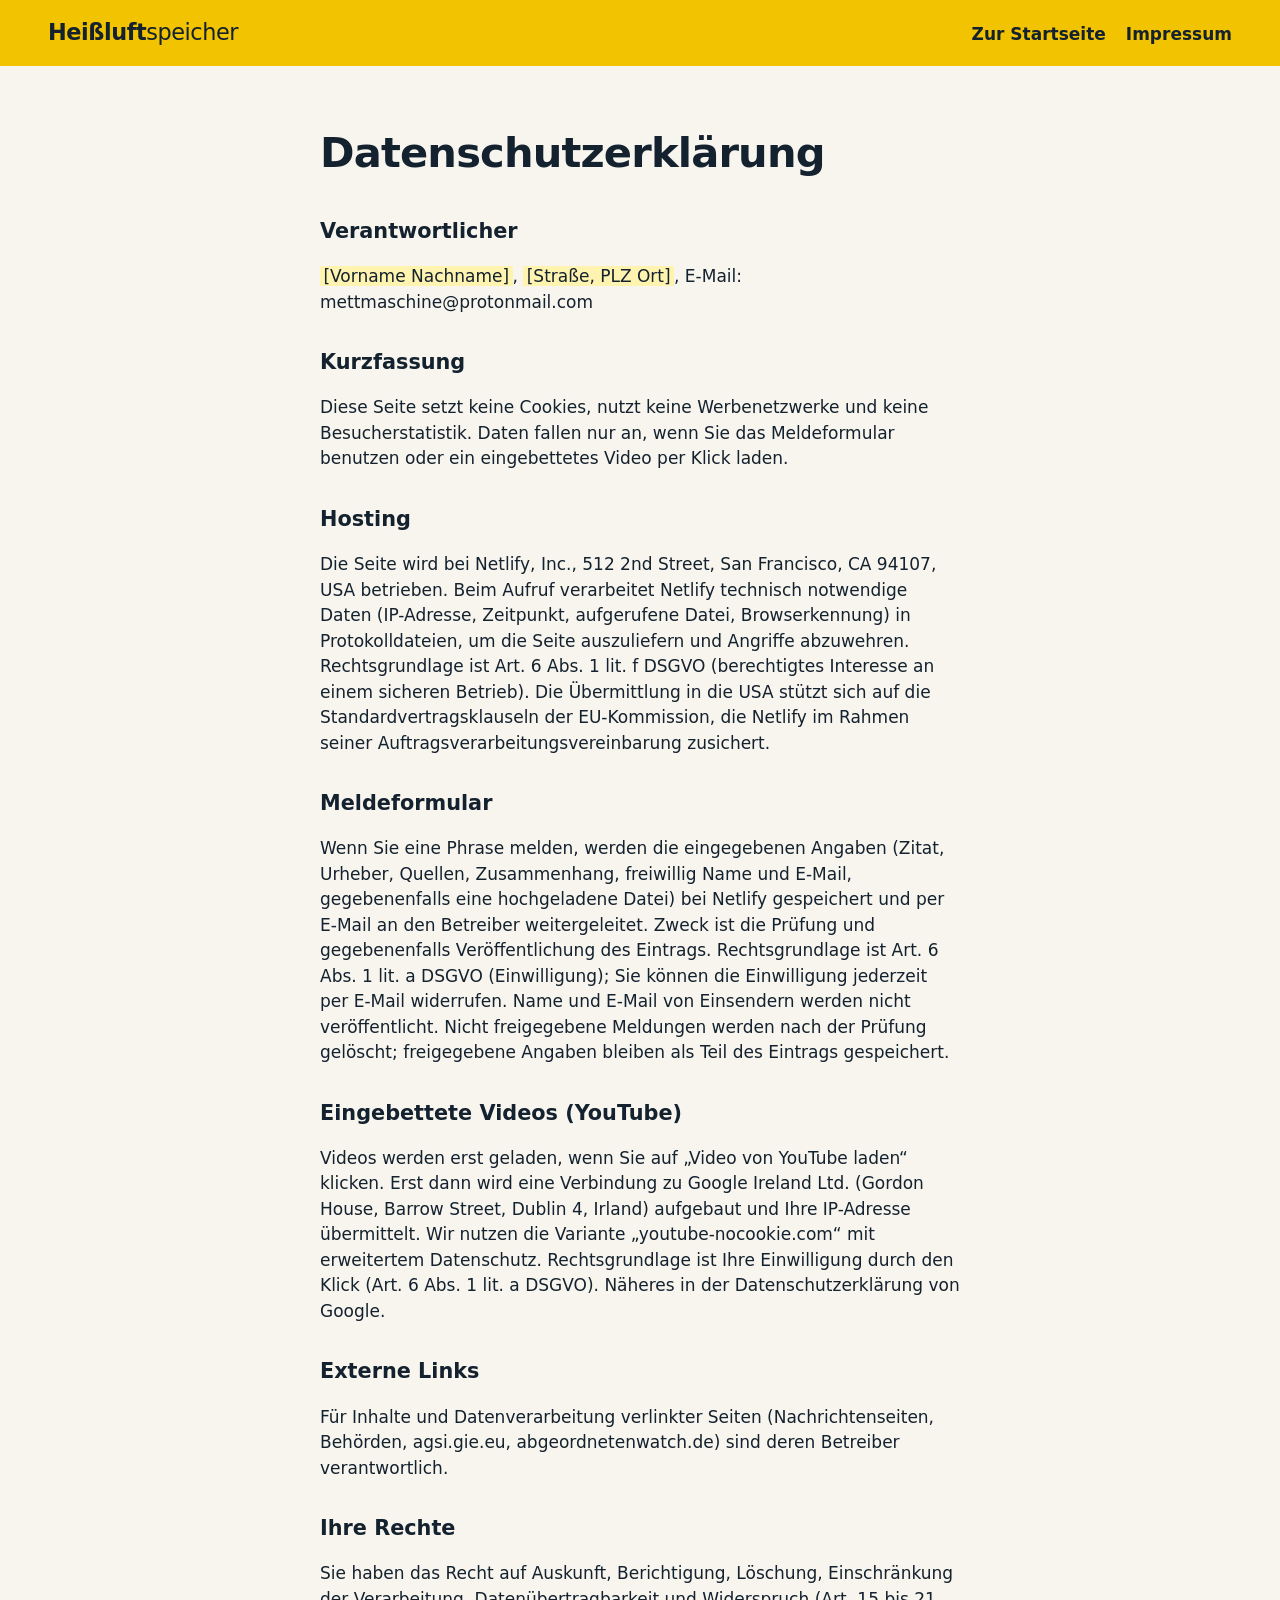
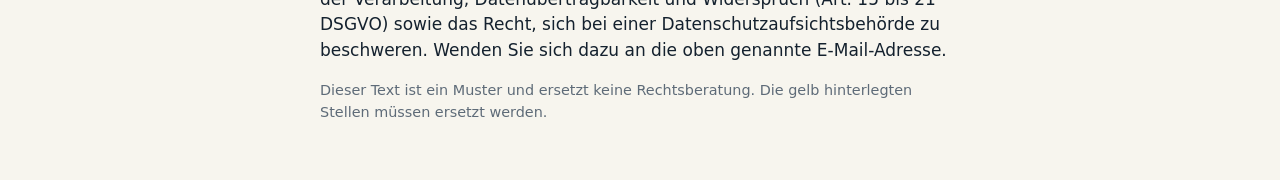
==== datenschutz.html @ 9828af4e "Add files via upload" ====
<!doctype html>
<html lang="de">
<head>
<meta charset="utf-8">
<meta name="viewport" content="width=device-width, initial-scale=1">
<title>Datenschutzerklärung – Heißluftspeicher</title>
<link rel="icon" href="bilder/symbol.svg" type="image/svg+xml">
<link rel="stylesheet" href="css/stil.css">
</head>
<body>
<header class="kopf">
  <a class="marke" href="./">Heißluft<span>speicher</span></a>
  <nav class="navi"><a href="./">Zur Startseite</a> <a href="impressum.html">Impressum</a></nav>
</header>
<main class="seite">
  <h1>Datenschutzerklärung</h1>

  <h2>Verantwortlicher</h2>
  <p><span class="platzhalter">[Vorname Nachname]</span>, <span class="platzhalter">[Straße, PLZ Ort]</span>, E-Mail: mettmaschine@protonmail.com</p>

  <h2>Kurzfassung</h2>
  <p>Diese Seite setzt keine Cookies, nutzt keine Werbenetzwerke und keine Besucherstatistik. Daten fallen nur an, wenn Sie das Meldeformular benutzen oder ein eingebettetes Video per Klick laden.</p>

  <h2>Hosting</h2>
  <p>Die Seite wird bei Netlify, Inc., 512 2nd Street, San Francisco, CA 94107, USA betrieben. Beim Aufruf verarbeitet Netlify technisch notwendige Daten (IP-Adresse, Zeitpunkt, aufgerufene Datei, Browserkennung) in Protokolldateien, um die Seite auszuliefern und Angriffe abzuwehren. Rechtsgrundlage ist Art. 6 Abs. 1 lit. f DSGVO (berechtigtes Interesse an einem sicheren Betrieb). Die Übermittlung in die USA stützt sich auf die Standardvertragsklauseln der EU-Kommission, die Netlify im Rahmen seiner Auftragsverarbeitungsvereinbarung zusichert.</p>

  <h2>Meldeformular</h2>
  <p>Wenn Sie eine Phrase melden, werden die eingegebenen Angaben (Zitat, Urheber, Quellen, Zusammenhang, freiwillig Name und E-Mail, gegebenenfalls eine hochgeladene Datei) bei Netlify gespeichert und per E-Mail an den Betreiber weitergeleitet. Zweck ist die Prüfung und gegebenenfalls Veröffentlichung des Eintrags. Rechtsgrundlage ist Art. 6 Abs. 1 lit. a DSGVO (Einwilligung); Sie können die Einwilligung jederzeit per E-Mail widerrufen. Name und E-Mail von Einsendern werden nicht veröffentlicht. Nicht freigegebene Meldungen werden nach der Prüfung gelöscht; freigegebene Angaben bleiben als Teil des Eintrags gespeichert.</p>

  <h2>Eingebettete Videos (YouTube)</h2>
  <p>Videos werden erst geladen, wenn Sie auf „Video von YouTube laden“ klicken. Erst dann wird eine Verbindung zu Google Ireland Ltd. (Gordon House, Barrow Street, Dublin 4, Irland) aufgebaut und Ihre IP-Adresse übermittelt. Wir nutzen die Variante „youtube-nocookie.com“ mit erweitertem Datenschutz. Rechtsgrundlage ist Ihre Einwilligung durch den Klick (Art. 6 Abs. 1 lit. a DSGVO). Näheres in der Datenschutzerklärung von Google.</p>

  <h2>Externe Links</h2>
  <p>Für Inhalte und Datenverarbeitung verlinkter Seiten (Nachrichtenseiten, Behörden, agsi.gie.eu, abgeordnetenwatch.de) sind deren Betreiber verantwortlich.</p>

  <h2>Ihre Rechte</h2>
  <p>Sie haben das Recht auf Auskunft, Berichtigung, Löschung, Einschränkung der Verarbeitung, Datenübertragbarkeit und Widerspruch (Art. 15 bis 21 DSGVO) sowie das Recht, sich bei einer Datenschutzaufsichtsbehörde zu beschweren. Wenden Sie sich dazu an die oben genannte E-Mail-Adresse.</p>

  <p class="hilfe">Dieser Text ist ein Muster und ersetzt keine Rechtsberatung. Die gelb hinterlegten Stellen müssen ersetzt werden.</p>
</main>
</body>
</html>
---- css/stil.css ----
/* Heißluftspeicher – Gestaltung
   Farben aus der Welt des Gases: Warngelb, Gasflammenblau, Tiefblau, Papier. */

:root {
  --gelb: #f2c300;
  --gelb-dunkel: #d9ad00;
  --tiefblau: #0f2a44;
  --nacht: #0a1d30;
  --flamme: #2e8be0;
  --flamme-dunkel: #1d5fa3;
  --flamme-hell: #8fc6ff;
  --orange: #f26a1b;
  --papier: #f7f5ee;
  --papier-dunkel: #e6e1d3;
  --tinte: #14212e;
  --grau: #5e6b78;
  --rot: #c8102e;
  --breite: 72rem;
  --schrift: system-ui, -apple-system, "Segoe UI", Roboto, "Helvetica Neue", Arial, sans-serif;
  --serif: Georgia, "Times New Roman", Times, serif;
}

* { box-sizing: border-box; }
html { scroll-behavior: smooth; }
@media (prefers-reduced-motion: reduce) { html { scroll-behavior: auto; } }

body {
  margin: 0;
  font-family: var(--schrift);
  font-size: 1.0625rem;
  line-height: 1.5;
  color: var(--tinte);
  background: var(--papier);
}

a { color: var(--flamme-dunkel); text-decoration-thickness: 1.5px; text-underline-offset: 2px; }
a:hover { color: var(--tinte); }
:focus-visible { outline: 3px solid var(--flamme); outline-offset: 2px; }

.innen { max-width: var(--breite); margin: 0 auto; }

.sprung { position: absolute; left: -999px; top: 0; background: var(--tinte); color: #fff; padding: .5rem 1rem; z-index: 20; }
.sprung:focus { left: 1rem; }

.versteckt { position: absolute; left: -9999px; }

/* Kopf und Held ------------------------------------------------ */

.kopf {
  display: flex; justify-content: space-between; align-items: baseline; gap: 1rem; flex-wrap: wrap;
  padding: 1rem clamp(1rem, 4vw, 3rem);
  background: var(--gelb);
}
.marke { font-weight: 900; font-size: 1.4rem; letter-spacing: -.02em; color: var(--tinte); text-decoration: none; }
.marke span { font-weight: 400; }
.navi { display: flex; gap: 1.25rem; flex-wrap: wrap; }
.navi a { color: var(--tinte); text-decoration: none; font-weight: 600; border-bottom: 2px solid transparent; }
.navi a:hover { border-color: var(--tinte); }

.held { background: var(--gelb); padding: clamp(1.5rem, 5vw, 4rem) clamp(1rem, 4vw, 3rem) clamp(2rem, 6vw, 4.5rem); }
.held .innen { display: grid; grid-template-columns: minmax(0, 1.3fr) minmax(0, 1fr); gap: clamp(1.5rem, 5vw, 4rem); align-items: end; }
.held h1 {
  font-size: clamp(2.1rem, 5.5vw, 4.25rem);
  line-height: 1.02; letter-spacing: -.025em; font-weight: 900;
  margin: 0 0 1.25rem; max-width: 16ch;
}
.held-absatz { font-size: clamp(1.05rem, 1.6vw, 1.25rem); max-width: 48ch; margin: 0 0 1rem; }
.held-stand { font-size: .95rem; margin: 0; color: #3b4652; }
.held-stand a { color: inherit; }

.tanks { display: grid; grid-template-columns: 1fr 1fr; gap: 1rem; }
.tank-figur { margin: 0; text-align: center; }
.tank { width: 100%; height: auto; display: block; }
.tank-huelle { fill: rgba(20, 33, 46, .07); stroke: var(--tinte); stroke-width: 3; }
.tank-fuellung.gas { fill: var(--flamme); transition: height .9s ease, y .9s ease; }
.tank-fuellung.heissluft { fill: var(--orange); }
.tank-marke line { stroke: var(--tinte); stroke-width: 2; stroke-dasharray: 4 4; }
.tank-marke text { font-size: 12px; font-weight: 700; fill: var(--tinte); font-family: var(--schrift); }
.tank-marke.vorjahr line { stroke: #4a5560; }
.tank-marke.vorjahr text { fill: #4a5560; font-weight: 600; }
.tank-marke.voll line { stroke: var(--rot); stroke-dasharray: none; }
.tank-marke.voll text { fill: var(--rot); }
.tank-wert { display: block; font-size: clamp(1.8rem, 3.5vw, 2.5rem); font-weight: 900; letter-spacing: -.03em; font-variant-numeric: tabular-nums; line-height: 1.1; }
.tank-name { display: block; font-weight: 700; }
.tank-zusatz { display: block; color: #3b4652; font-size: .9rem; }

.warnband { height: 12px; background: repeating-linear-gradient(-45deg, var(--gelb) 0 16px, var(--tinte) 16px 32px); }

/* Countdown ----------------------------------------------------- */

.countdown { background: var(--tiefblau); color: var(--papier); padding: clamp(2rem, 5vw, 3.5rem) 1rem; text-align: center; }
.countdown h2 { font-size: clamp(1.1rem, 2.2vw, 1.5rem); font-weight: 600; margin: 0 0 1.5rem; }
.zeit { display: grid; grid-template-columns: repeat(6, minmax(0, 1fr)); gap: .5rem; max-width: var(--breite); margin: 0 auto; }
.zeit b { display: block; font-size: clamp(1.9rem, 6vw, 4rem); font-weight: 900; font-variant-numeric: tabular-nums; letter-spacing: -.03em; line-height: 1; }
.zeit span { display: block; font-size: .9rem; opacity: .8; margin-top: .35rem; }
.countdown-hinweis { margin: 1.5rem 0 0; opacity: .85; }

/* Abschnitte ---------------------------------------------------- */

.abschnitt { max-width: var(--breite); margin: 0 auto; padding: clamp(2.5rem, 6vw, 4.5rem) clamp(1rem, 4vw, 3rem); }
.abschnitt + .abschnitt { border-top: 2px solid var(--papier-dunkel); }
.abschnitt h2 { font-size: clamp(1.7rem, 3.5vw, 2.5rem); font-weight: 900; letter-spacing: -.02em; line-height: 1.1; margin: 0 0 .75rem; }
.abschnitt h3 { font-size: 1.2rem; margin: 0 0 .75rem; }
.einleitung { max-width: 64ch; margin: 0 0 1.5rem; }

/* Rechnung */
.rechnung { display: grid; grid-template-columns: repeat(auto-fit, minmax(15rem, 1fr)); gap: 1.5rem 2rem; margin: 1.5rem 0 2.5rem; }
.rechnung div { border-top: 3px solid var(--tinte); padding-top: .75rem; }
.rechnung dt { font-size: .95rem; color: var(--grau); }
.rechnung dd { margin: 0; font-size: clamp(1.5rem, 2.6vw, 2rem); font-weight: 900; letter-spacing: -.02em; font-variant-numeric: tabular-nums; line-height: 1.15; }
.rechnung dd small { display: block; font-size: .95rem; font-weight: 400; letter-spacing: 0; margin-top: .3rem; color: var(--tinte); }
.rechnung .warnung dd { color: var(--rot); }

.verlauf { margin: 0; }
.verlauf svg { width: 100%; height: auto; display: block; background: #fff; border: 2px solid var(--papier-dunkel); }
.verlauf .gitter { stroke: var(--papier-dunkel); stroke-width: 1; }
.verlauf .achse { font-size: 12px; fill: var(--grau); font-family: var(--schrift); }
.verlauf .ziel-linie { stroke: var(--rot); stroke-width: 2; stroke-dasharray: 6 5; }
.verlauf .ziel-text { font-size: 12px; font-weight: 700; fill: var(--rot); font-family: var(--schrift); }
.verlauf .flaeche { fill: rgba(46, 139, 224, .12); }
.verlauf .linie { fill: none; stroke: var(--flamme); stroke-width: 3; stroke-linejoin: round; }
.verlauf .punkt { fill: #fff; stroke: var(--flamme); stroke-width: 2; }
.verlauf .letzter { font-size: 14px; font-weight: 900; fill: var(--tinte); font-family: var(--schrift); }
.verlauf figcaption { font-size: .9rem; color: var(--grau); margin-top: .5rem; }

/* Zähler */
.zaehler-zahl { margin: .5rem 0 1rem; }
.zaehler-zahl b { display: block; font-size: clamp(4rem, 13vw, 8rem); font-weight: 900; letter-spacing: -.05em; line-height: .95; font-variant-numeric: tabular-nums; }
.zaehler-zahl span { display: block; max-width: 40ch; font-size: 1.05rem; margin-top: .5rem; }
.filter { display: flex; gap: .75rem; align-items: center; flex-wrap: wrap; margin-bottom: 1rem; }
.filter select { font: inherit; padding: .4rem .6rem; border: 2px solid var(--tinte); border-radius: 4px; background: #fff; color: var(--tinte); }

.eintrag { border-left: 5px solid var(--gelb); padding: .5rem 0 1rem 1.25rem; margin: 1.75rem 0; }
.eintrag:target { border-left-color: var(--rot); }
.eintrag-kopf { display: flex; justify-content: space-between; gap: 1rem; flex-wrap: wrap; font-size: .9rem; color: var(--grau); }
.etikett { background: var(--tinte); color: var(--papier); padding: .1rem .55rem; border-radius: 3px; font-weight: 600; }
.zitat { font-family: var(--serif); font-style: italic; font-size: clamp(1.35rem, 2.6vw, 1.8rem); line-height: 1.3; margin: .75rem 0 .5rem; max-width: 40ch; }
.zitat small { font-family: var(--schrift); font-style: normal; font-size: .85rem; color: var(--grau); }
.wer { margin: 0 0 .5rem; font-weight: 700; }
.kontext { margin: .5rem 0; max-width: 70ch; }
.listen-titel { margin: .75rem 0 .2rem; font-size: .9rem; color: var(--grau); }
.quellen, .dokumente { margin: 0; padding-left: 1.2rem; }
.video { margin: .75rem 0; }
.video .hilfe { display: block; margin-top: .3rem; }
.video iframe { width: 100%; aspect-ratio: 16 / 9; border: 0; max-width: 40rem; display: block; }
.direktlink { font-size: .85rem; margin: .75rem 0 0; }
.direktlink a { color: var(--grau); }
.leer, .fehler { padding: 1rem; border: 2px dashed var(--papier-dunkel); }
.fehler { border-color: var(--rot); color: var(--rot); }

/* Formular */
.formular { max-width: 46rem; }
.feld { margin: 1rem 0; }
.feld-reihe { display: grid; grid-template-columns: 1fr 1fr; gap: 0 1.25rem; }
.feld label { display: block; font-weight: 700; margin-bottom: .3rem; }
.zustimmung label { font-weight: 400; display: flex; gap: .6rem; align-items: flex-start; }
.zustimmung input { width: auto; margin-top: .3rem; }
.hilfe { font-size: .9rem; color: var(--grau); margin: .3rem 0 0; }
input, textarea, select {
  width: 100%; font: inherit; padding: .6rem .7rem;
  border: 2px solid var(--tinte); border-radius: 4px; background: #fff; color: var(--tinte);
}
input[type="file"] { padding: .4rem; background: transparent; }
textarea { resize: vertical; }

.knopf {
  display: inline-block; background: var(--tinte); color: var(--papier);
  border: 0; font: inherit; font-weight: 700; padding: .85rem 1.4rem; border-radius: 4px; cursor: pointer;
}
.knopf:hover { background: var(--flamme-dunkel); }
.knopf.gelb { background: var(--gelb); color: var(--tinte); }
.knopf.gelb:hover { background: var(--gelb-dunkel); }
.knopf.klein { padding: .5rem .9rem; font-size: .95rem; }
.knopf[disabled] { opacity: .6; cursor: wait; }

/* Bingo */
.bingo-raster { display: grid; grid-template-columns: repeat(4, 1fr); gap: .5rem; max-width: 44rem; margin: 0 0 1rem; }
.bingo-raster button {
  aspect-ratio: 1; font: inherit; font-size: clamp(.68rem, 1.6vw, .95rem); line-height: 1.2; padding: .4rem;
  border: 2px solid var(--tinte); background: #fff; color: var(--tinte); border-radius: 4px; cursor: pointer;
}
.bingo-raster button[aria-pressed="true"] { background: var(--tiefblau); color: var(--papier); }
.bingo-meldung { font-weight: 900; font-size: 1.4rem; color: var(--rot); min-height: 1.6em; margin: 0 0 1rem; }

/* Tun */
.tun-liste { max-width: 64ch; padding-left: 1.4rem; }
.tun-liste li { margin: .6rem 0; }

/* Fuß */
.fuss { background: var(--nacht); color: var(--papier); padding: 2.5rem clamp(1rem, 4vw, 3rem); font-size: .95rem; }
.fuss p { max-width: 70ch; margin: 0 0 .75rem; }
.fuss a { color: var(--flamme-hell); }
.fuss-links a { margin-right: 1.25rem; }

/* Unterseiten */
.seite { max-width: 46rem; margin: 0 auto; padding: clamp(2rem, 5vw, 3.5rem) clamp(1rem, 4vw, 3rem); }
.seite h1 { font-size: clamp(1.8rem, 4vw, 2.6rem); font-weight: 900; letter-spacing: -.02em; margin: 0 0 1rem; }
.seite h2 { font-size: 1.3rem; margin: 2rem 0 .5rem; }
.seite .platzhalter { background: #fff3b0; padding: 0 .2em; }
.seite pre { background: #fff; border: 2px solid var(--papier-dunkel); padding: 1rem; overflow: auto; font-size: .9rem; }

/* Kleine Bildschirme */
@media (max-width: 48rem) {
  .held .innen { grid-template-columns: 1fr; }
  .zeit { grid-template-columns: repeat(3, 1fr); gap: 1rem .5rem; }
  .feld-reihe { grid-template-columns: 1fr; gap: 0; }
  .eintrag { padding-left: .9rem; }
}

/* Ergänzungen: Sortierung, zwei Daten je Eintrag, Zuschneiden */
.filter { gap: 1rem 2rem; }
.filter-gruppe { display: inline-flex; gap: .5rem; align-items: center; flex-wrap: wrap; }
.eintrag-daten { display: flex; flex-direction: column; align-items: flex-end; gap: .1rem; text-align: right; }
.eintrag-daten time { font-weight: 600; color: var(--tinte); }
.schneiden { margin: -.25rem 0 1.25rem; }
.schneiden > .hilfe { display: inline; margin-left: .5rem; }
.schneiden-spieler { margin: .75rem 0; max-width: 40rem; aspect-ratio: 16 / 9; background: #000; }
.schneiden-spieler iframe, .schneiden-spieler > div { width: 100%; height: 100%; }
.schneiden-knoepfe { display: flex; gap: .5rem; flex-wrap: wrap; align-items: center; }
.schneiden-knoepfe .hilfe { flex-basis: 100%; }
@media (max-width: 48rem) {
  .eintrag-daten { align-items: flex-start; text-align: left; }
}
.eintrag-kopf { align-items: flex-start; }
.filter select { width: auto; max-width: 100%; }
[hidden] { display: none !important; }
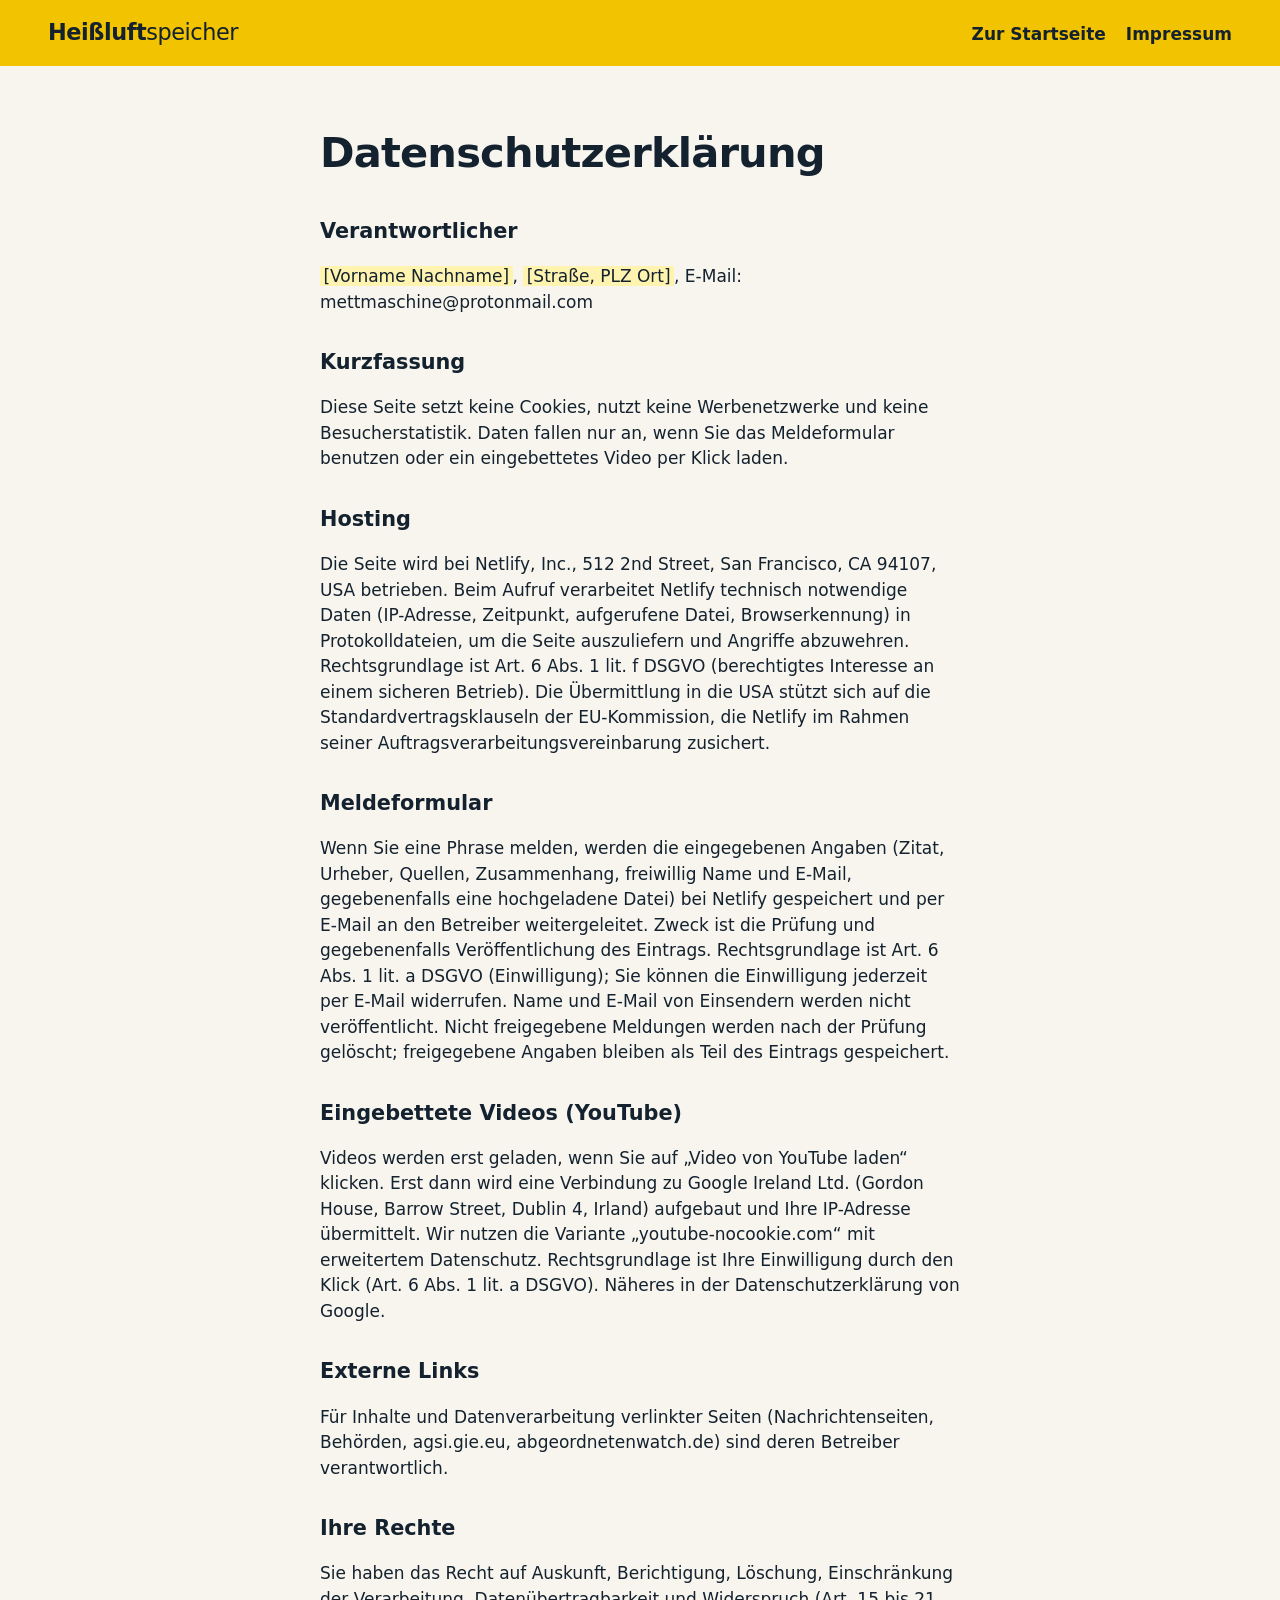
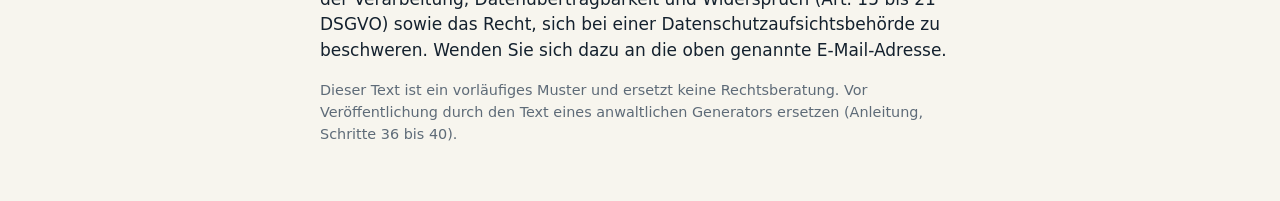
==== commit 43444e2f: "eventuell falsche geupdatet, jetzt nochmal" ====
--- a/datenschutz.html
+++ b/datenschutz.html
@@ -15,6 +15,7 @@
 <main class="seite">
   <h1>Datenschutzerklärung</h1>
 
+  <!-- ANFANG RECHTSTEXT: Alles zwischen dieser Zeile und "ENDE RECHTSTEXT" durch den Text des Datenschutz-Generators ersetzen (Anleitung, Schritt 39). -->
   <h2>Verantwortlicher</h2>
   <p><span class="platzhalter">[Vorname Nachname]</span>, <span class="platzhalter">[Straße, PLZ Ort]</span>, E-Mail: mettmaschine@protonmail.com</p>
 
@@ -36,7 +37,8 @@
   <h2>Ihre Rechte</h2>
   <p>Sie haben das Recht auf Auskunft, Berichtigung, Löschung, Einschränkung der Verarbeitung, Datenübertragbarkeit und Widerspruch (Art. 15 bis 21 DSGVO) sowie das Recht, sich bei einer Datenschutzaufsichtsbehörde zu beschweren. Wenden Sie sich dazu an die oben genannte E-Mail-Adresse.</p>
 
-  <p class="hilfe">Dieser Text ist ein Muster und ersetzt keine Rechtsberatung. Die gelb hinterlegten Stellen müssen ersetzt werden.</p>
+  <p class="hilfe">Dieser Text ist ein vorläufiges Muster und ersetzt keine Rechtsberatung. Vor Veröffentlichung durch den Text eines anwaltlichen Generators ersetzen (Anleitung, Schritte 36 bis 40).</p>
+  <!-- ENDE RECHTSTEXT -->
 </main>
 </body>
 </html>
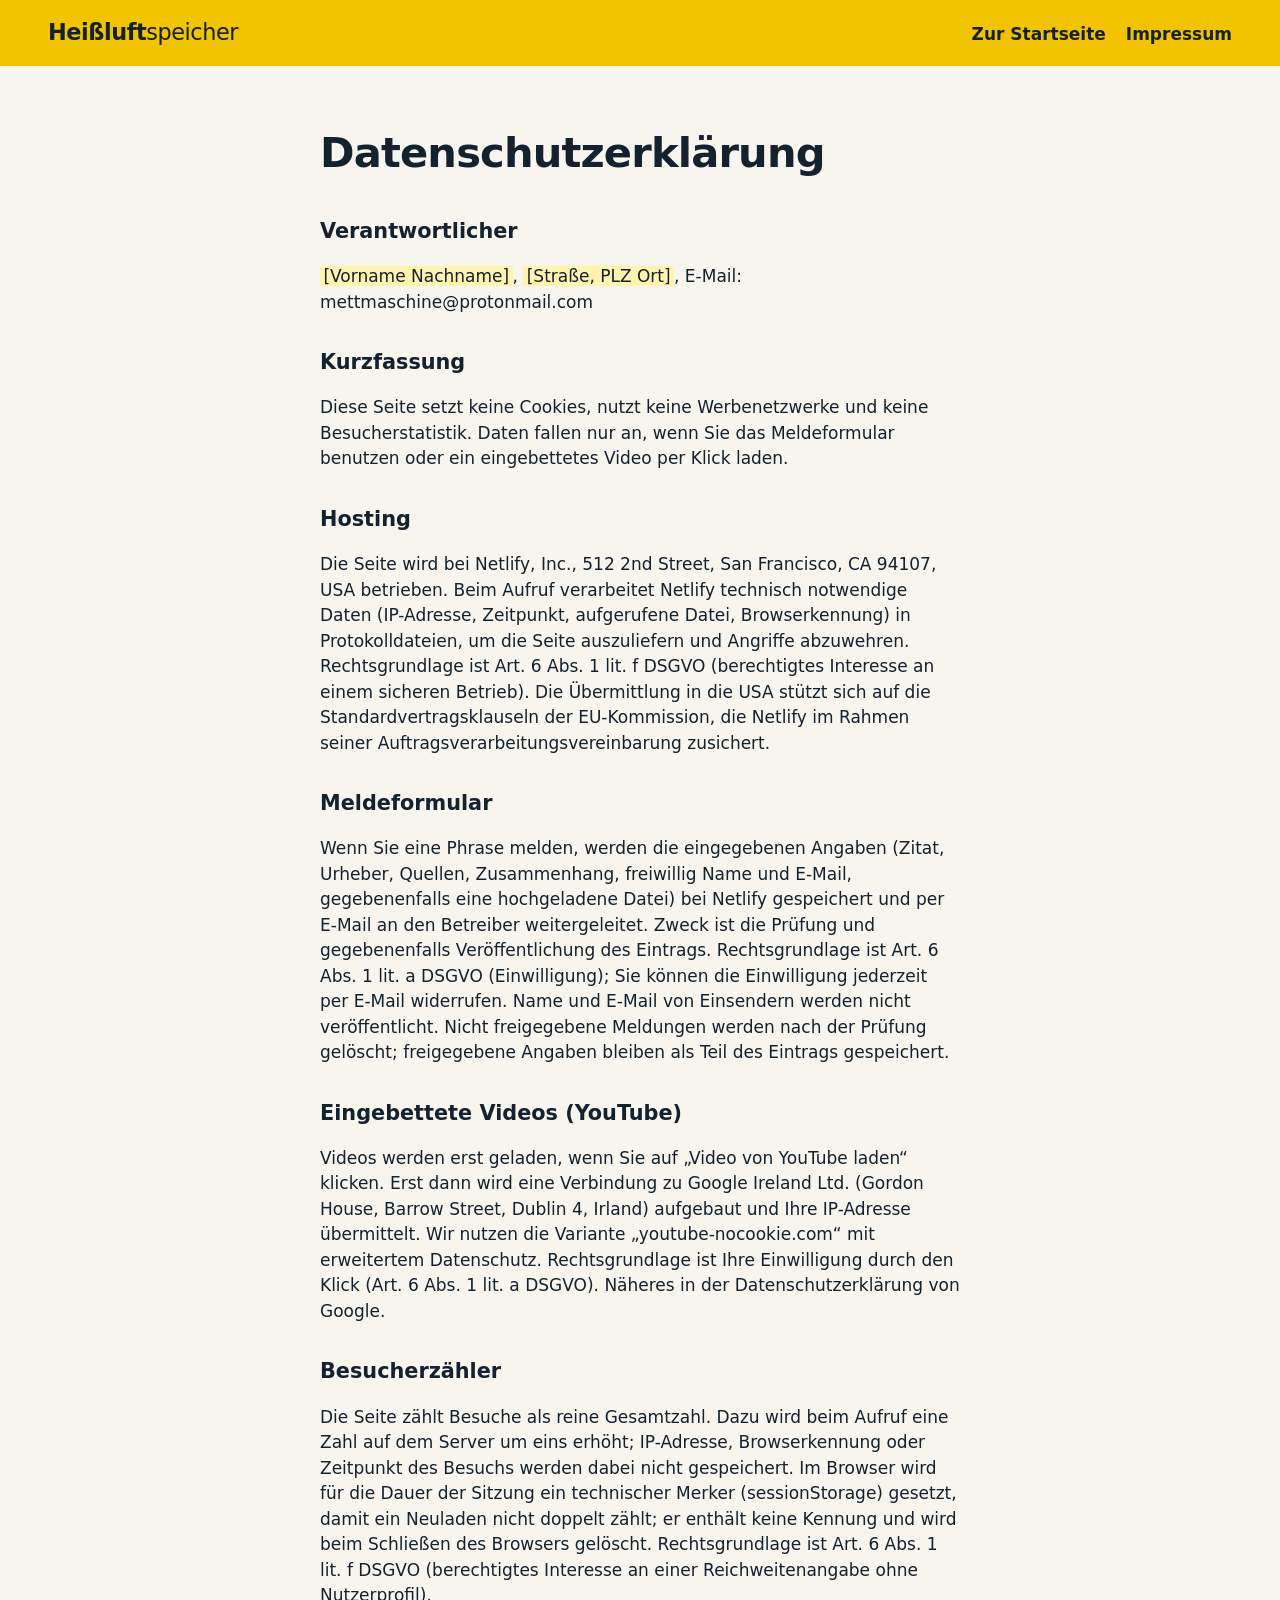
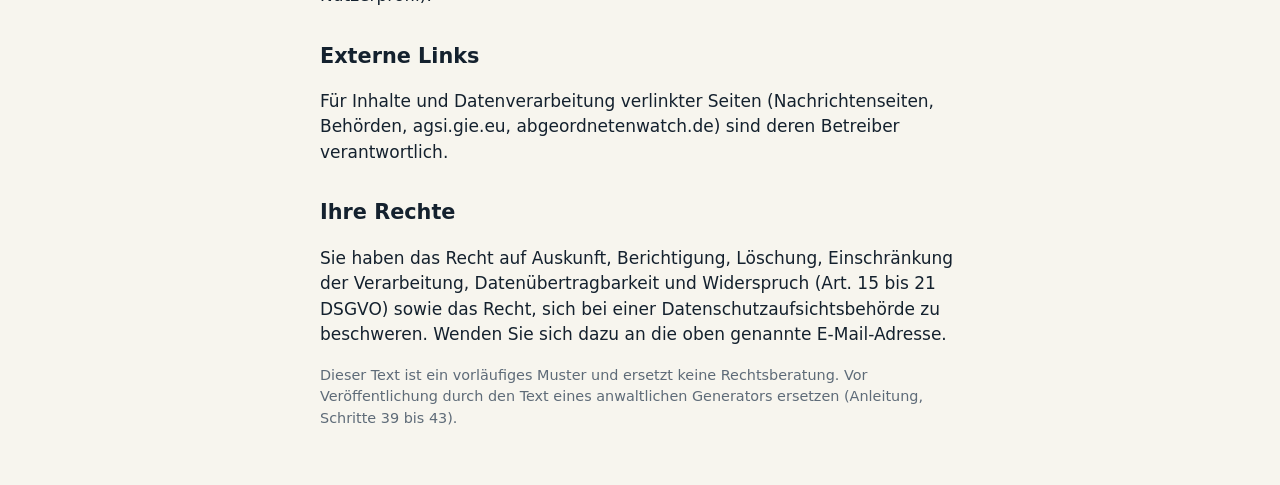
==== commit 829a0603: "Add files via upload" ====
--- a/datenschutz.html
+++ b/datenschutz.html
@@ -15,7 +15,7 @@
 <main class="seite">
   <h1>Datenschutzerklärung</h1>
 
-  <!-- ANFANG RECHTSTEXT: Alles zwischen dieser Zeile und "ENDE RECHTSTEXT" durch den Text des Datenschutz-Generators ersetzen (Anleitung, Schritt 39). -->
+  <!-- ANFANG RECHTSTEXT: Alles zwischen dieser Zeile und "ENDE RECHTSTEXT" durch den Text des Datenschutz-Generators ersetzen (Anleitung, Schritt 42). -->
   <h2>Verantwortlicher</h2>
   <p><span class="platzhalter">[Vorname Nachname]</span>, <span class="platzhalter">[Straße, PLZ Ort]</span>, E-Mail: mettmaschine@protonmail.com</p>
 
@@ -31,13 +31,16 @@
   <h2>Eingebettete Videos (YouTube)</h2>
   <p>Videos werden erst geladen, wenn Sie auf „Video von YouTube laden“ klicken. Erst dann wird eine Verbindung zu Google Ireland Ltd. (Gordon House, Barrow Street, Dublin 4, Irland) aufgebaut und Ihre IP-Adresse übermittelt. Wir nutzen die Variante „youtube-nocookie.com“ mit erweitertem Datenschutz. Rechtsgrundlage ist Ihre Einwilligung durch den Klick (Art. 6 Abs. 1 lit. a DSGVO). Näheres in der Datenschutzerklärung von Google.</p>
 
+  <h2>Besucherzähler</h2>
+  <p>Die Seite zählt Besuche als reine Gesamtzahl. Dazu wird beim Aufruf eine Zahl auf dem Server um eins erhöht; IP-Adresse, Browserkennung oder Zeitpunkt des Besuchs werden dabei nicht gespeichert. Im Browser wird für die Dauer der Sitzung ein technischer Merker (sessionStorage) gesetzt, damit ein Neuladen nicht doppelt zählt; er enthält keine Kennung und wird beim Schließen des Browsers gelöscht. Rechtsgrundlage ist Art. 6 Abs. 1 lit. f DSGVO (berechtigtes Interesse an einer Reichweitenangabe ohne Nutzerprofil).</p>
+
   <h2>Externe Links</h2>
   <p>Für Inhalte und Datenverarbeitung verlinkter Seiten (Nachrichtenseiten, Behörden, agsi.gie.eu, abgeordnetenwatch.de) sind deren Betreiber verantwortlich.</p>
 
   <h2>Ihre Rechte</h2>
   <p>Sie haben das Recht auf Auskunft, Berichtigung, Löschung, Einschränkung der Verarbeitung, Datenübertragbarkeit und Widerspruch (Art. 15 bis 21 DSGVO) sowie das Recht, sich bei einer Datenschutzaufsichtsbehörde zu beschweren. Wenden Sie sich dazu an die oben genannte E-Mail-Adresse.</p>
 
-  <p class="hilfe">Dieser Text ist ein vorläufiges Muster und ersetzt keine Rechtsberatung. Vor Veröffentlichung durch den Text eines anwaltlichen Generators ersetzen (Anleitung, Schritte 36 bis 40).</p>
+  <p class="hilfe">Dieser Text ist ein vorläufiges Muster und ersetzt keine Rechtsberatung. Vor Veröffentlichung durch den Text eines anwaltlichen Generators ersetzen (Anleitung, Schritte 39 bis 43).</p>
   <!-- ENDE RECHTSTEXT -->
 </main>
 </body>
--- a/css/stil.css
+++ b/css/stil.css
@@ -224,3 +224,35 @@
 .eintrag-kopf { align-items: flex-start; }
 .filter select { width: auto; max-width: 100%; }
 [hidden] { display: none !important; }
+.schneiden-reihe { display: flex; gap: .5rem; align-items: center; flex-wrap: wrap; width: 100%; }
+.feinjustierung { display: inline-flex; gap: .25rem; }
+.feinjustierung button { font: inherit; font-size: .85rem; padding: .35rem .55rem; border: 2px solid var(--tinte); background: #fff; color: var(--tinte); border-radius: 4px; cursor: pointer; }
+.feinjustierung button:hover { background: var(--gelb); }
+
+.verlauf + .verlauf { margin-top: 2.5rem; }
+.verlauf .linie.noetig { stroke: var(--rot); }
+.verlauf .linie.ist { stroke: var(--flamme); stroke-dasharray: none; }
+.verlauf .punkt.noetig { stroke: var(--rot); }
+.verlauf .letzter.noetig { fill: var(--rot); }
+
+.verlauf .linie.vorjahr { stroke: var(--grau); stroke-width: 2.5; stroke-dasharray: 7 5; }
+.verlauf .vorjahr-text { fill: var(--grau); font-weight: 700; }
+.strom-text { max-width: 70ch; }
+.strom-text p { margin: 0 0 1rem; }
+.quellen-hinweis { font-size: .9rem; color: var(--grau); max-width: 70ch; }
+
+.verlauf .gitter.stark { stroke: #d5cfbf; }
+.verlauf .druckzone { fill: rgba(242, 106, 27, .07); }
+.verlauf .druckzone-text { fill: #b4561a; font-size: 11px; }
+.verlauf .ziel-text.klein { font-size: 11px; }
+.verlauf .ziel-linie.marke { stroke-width: 3; }
+.verlauf .punkt.tief { fill: var(--rot); stroke: #fff; }
+.verlauf .letzter.tief { fill: var(--rot); font-size: 12px; }
+
+.verlauf .linie.druck { stroke: var(--orange); }
+.verlauf .punkt.druck { stroke: var(--orange); }
+.verlauf .letzter.druck { fill: var(--orange); }
+
+.besucher { font-size: 1rem; }
+.besucher b { font-size: 1.25rem; font-variant-numeric: tabular-nums; }
+.hilfe-hell { color: #9fb0c2; font-size: .85rem; }
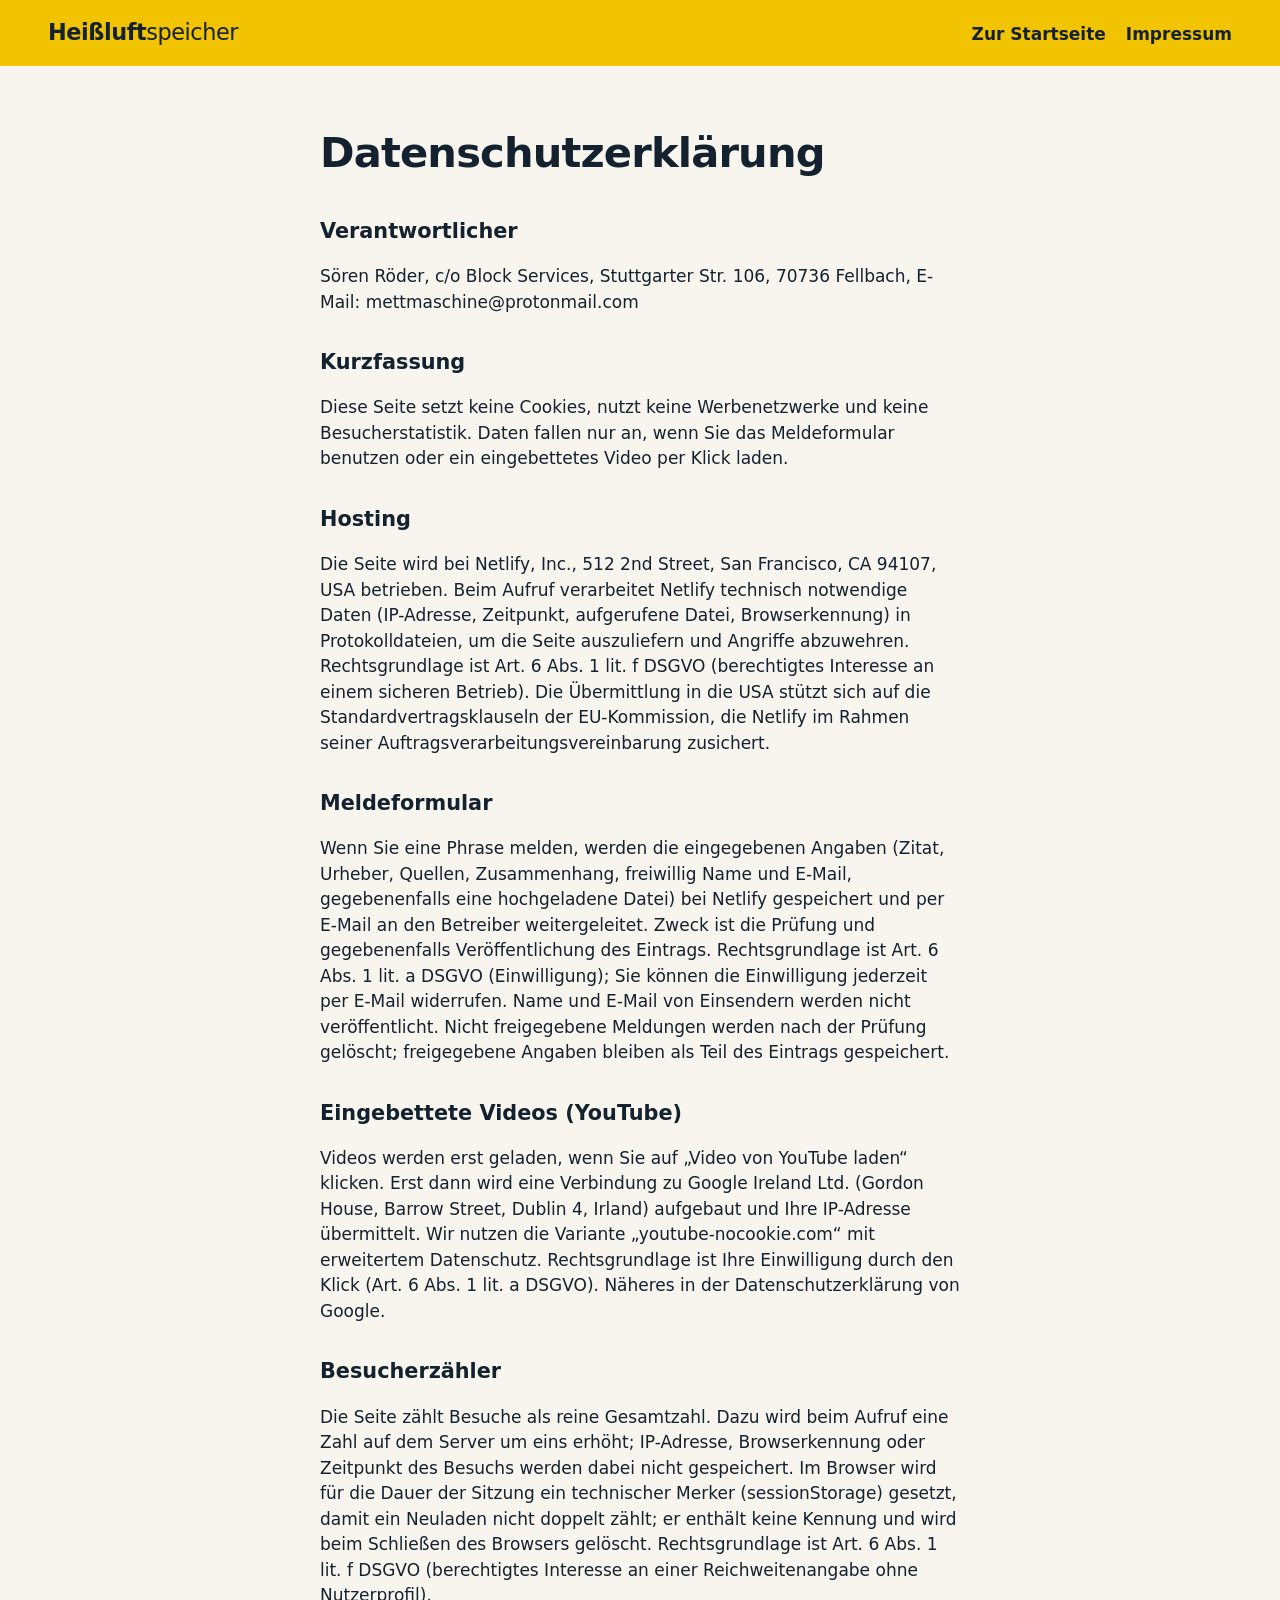
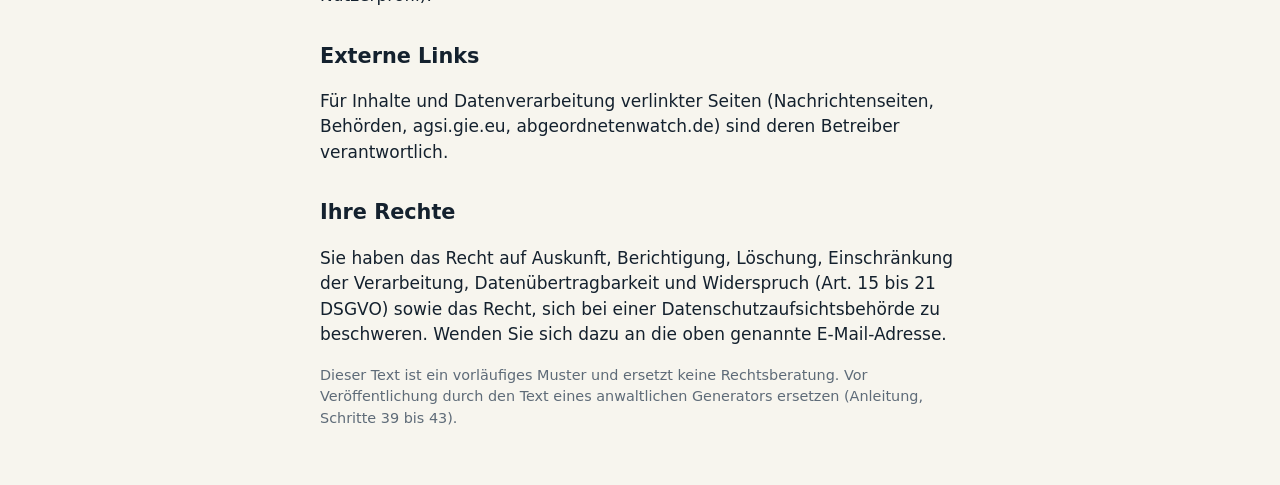
==== commit e665204a: "Add files via upload" ====
--- a/datenschutz.html
+++ b/datenschutz.html
@@ -17,7 +17,7 @@
 
   <!-- ANFANG RECHTSTEXT: Alles zwischen dieser Zeile und "ENDE RECHTSTEXT" durch den Text des Datenschutz-Generators ersetzen (Anleitung, Schritt 42). -->
   <h2>Verantwortlicher</h2>
-  <p><span class="platzhalter">[Vorname Nachname]</span>, <span class="platzhalter">[Straße, PLZ Ort]</span>, E-Mail: mettmaschine@protonmail.com</p>
+  <p>Sören Röder, c/o Block Services, Stuttgarter Str. 106, 70736 Fellbach, E-Mail: mettmaschine@protonmail.com</p>
 
   <h2>Kurzfassung</h2>
   <p>Diese Seite setzt keine Cookies, nutzt keine Werbenetzwerke und keine Besucherstatistik. Daten fallen nur an, wenn Sie das Meldeformular benutzen oder ein eingebettetes Video per Klick laden.</p>
